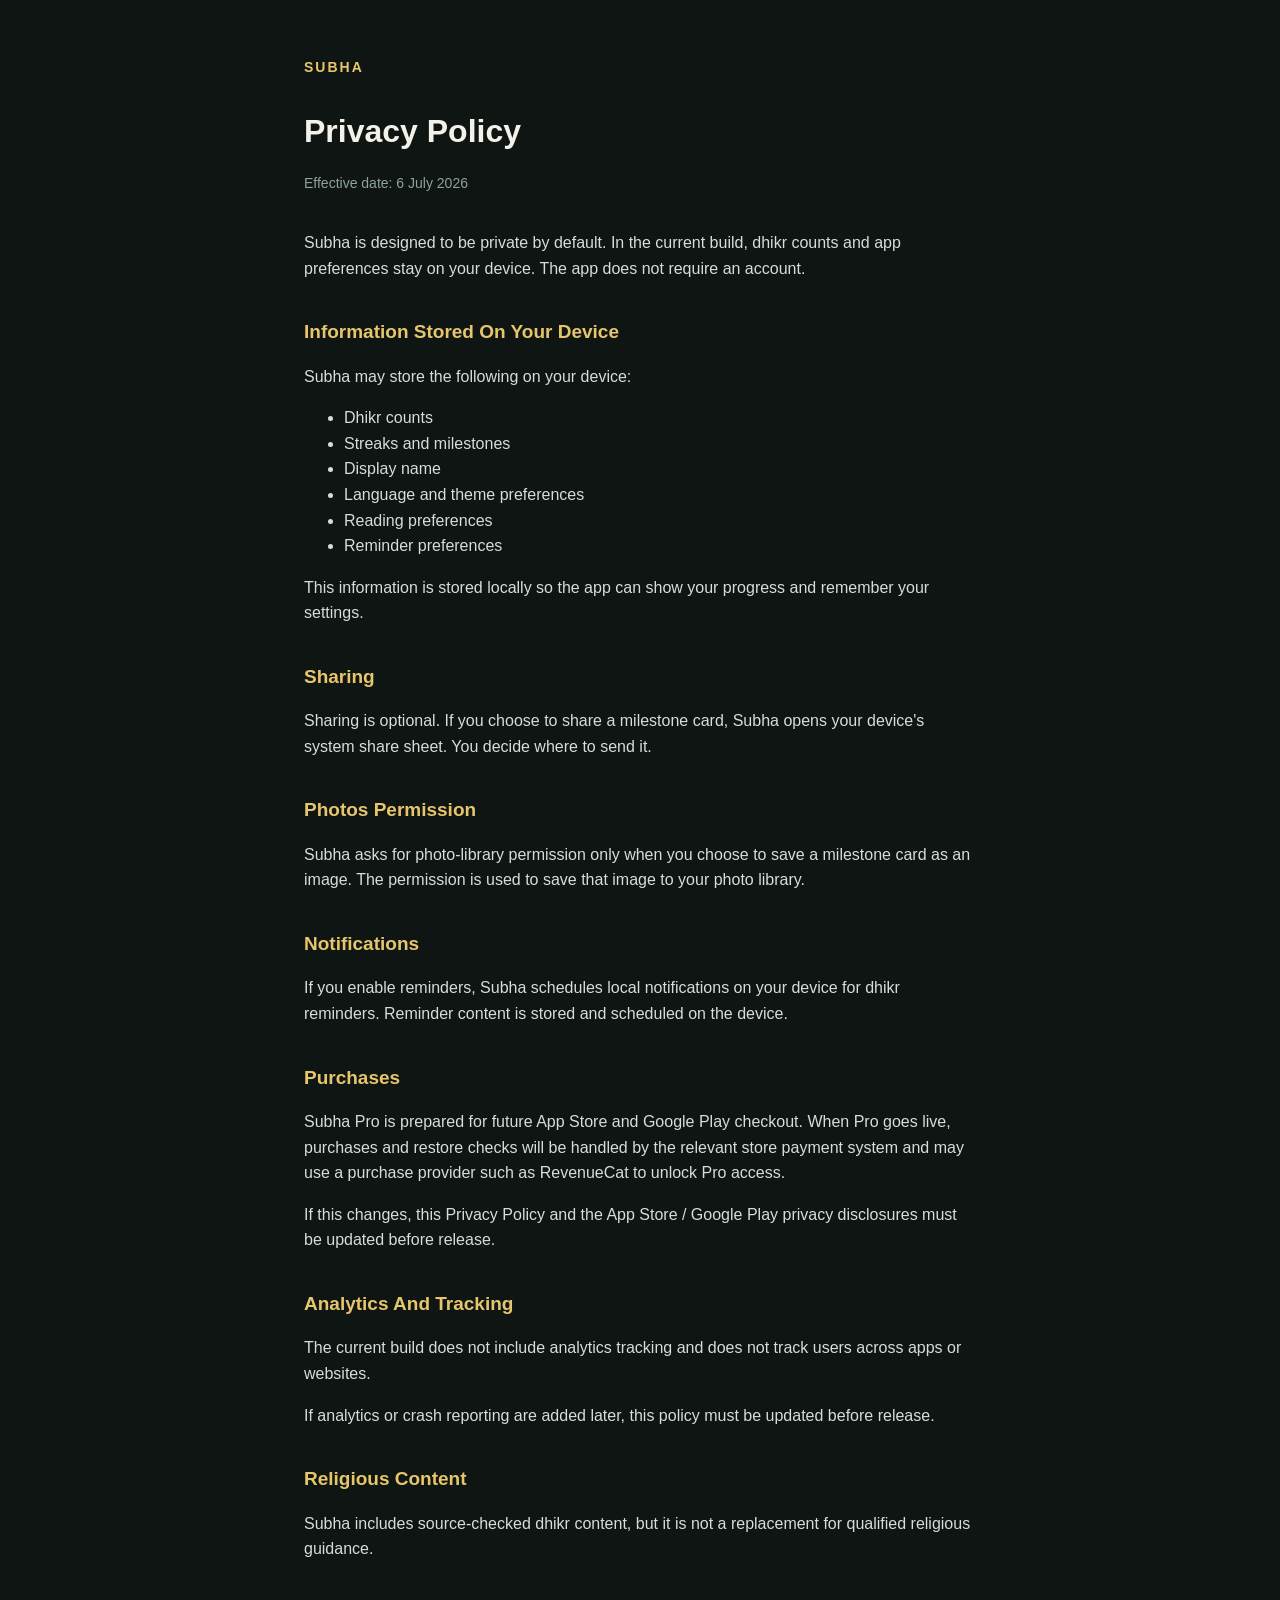
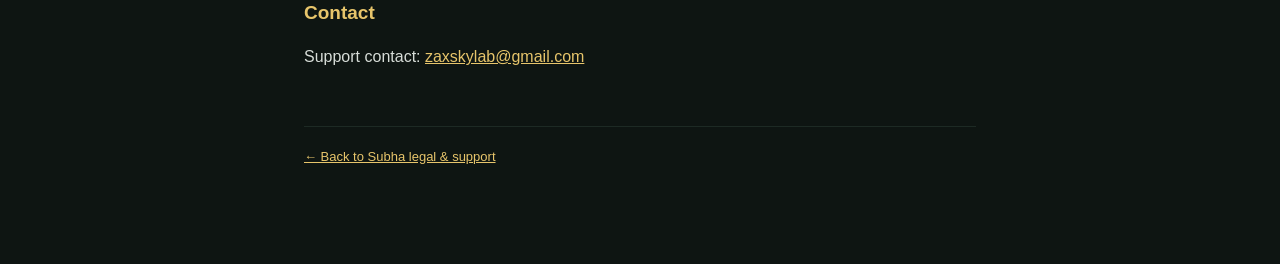
==== privacy.html @ a21d2278 "Add Subha privacy policy, terms, and support pages" ====
<!doctype html>
<html lang="en">
<head>
<meta charset="utf-8" />
<meta name="viewport" content="width=device-width, initial-scale=1" />
<title>Privacy Policy — Subha</title>
<link rel="stylesheet" href="style.css" />
</head>
<body>
  <div class="wrap">
    <a class="brand" href="./">Subha</a>
    <h1>Privacy Policy</h1>
    <p class="meta">Effective date: 6 July 2026</p>

    <p>Subha is designed to be private by default. In the current build, dhikr counts and app preferences stay on your device. The app does not require an account.</p>

    <h2>Information Stored On Your Device</h2>
    <p>Subha may store the following on your device:</p>
    <ul>
      <li>Dhikr counts</li>
      <li>Streaks and milestones</li>
      <li>Display name</li>
      <li>Language and theme preferences</li>
      <li>Reading preferences</li>
      <li>Reminder preferences</li>
    </ul>
    <p>This information is stored locally so the app can show your progress and remember your settings.</p>

    <h2>Sharing</h2>
    <p>Sharing is optional. If you choose to share a milestone card, Subha opens your device's system share sheet. You decide where to send it.</p>

    <h2>Photos Permission</h2>
    <p>Subha asks for photo-library permission only when you choose to save a milestone card as an image. The permission is used to save that image to your photo library.</p>

    <h2>Notifications</h2>
    <p>If you enable reminders, Subha schedules local notifications on your device for dhikr reminders. Reminder content is stored and scheduled on the device.</p>

    <h2>Purchases</h2>
    <p>Subha Pro is prepared for future App Store and Google Play checkout. When Pro goes live, purchases and restore checks will be handled by the relevant store payment system and may use a purchase provider such as RevenueCat to unlock Pro access.</p>
    <p>If this changes, this Privacy Policy and the App Store / Google Play privacy disclosures must be updated before release.</p>

    <h2>Analytics And Tracking</h2>
    <p>The current build does not include analytics tracking and does not track users across apps or websites.</p>
    <p>If analytics or crash reporting are added later, this policy must be updated before release.</p>

    <h2>Religious Content</h2>
    <p>Subha includes source-checked dhikr content, but it is not a replacement for qualified religious guidance.</p>

    <h2>Contact</h2>
    <p>Support contact: <a href="mailto:zaxskylab@gmail.com">zaxskylab@gmail.com</a></p>

    <footer><a href="./">&larr; Back to Subha legal &amp; support</a></footer>
  </div>
</body>
</html>
---- style.css ----
:root {
  --bg: #0e1512;
  --surface: #16201b;
  --border: #1d2a24;
  --text: #f4f1e9;
  --muted: #8fa39a;
  --gold: #c9a14a;
  --gold-bright: #e7c56b;
}

* { box-sizing: border-box; }

body {
  margin: 0;
  background: var(--bg);
  color: var(--text);
  font-family: -apple-system, BlinkMacSystemFont, "Segoe UI", Roboto, Inter, sans-serif;
  line-height: 1.6;
}

.wrap {
  max-width: 720px;
  margin: 0 auto;
  padding: 56px 24px 96px;
}

.brand {
  display: flex;
  align-items: center;
  gap: 10px;
  text-decoration: none;
  color: var(--gold-bright);
  font-weight: 700;
  letter-spacing: 2px;
  font-size: 14px;
  text-transform: uppercase;
}

h1 {
  font-size: 32px;
  margin: 28px 0 4px;
}

.meta {
  color: var(--muted);
  font-size: 14px;
  margin-bottom: 36px;
}

h2 {
  font-size: 19px;
  color: var(--gold-bright);
  margin: 36px 0 10px;
}

p, li {
  color: #d7ddd8;
  font-size: 16px;
}

a { color: var(--gold-bright); }

.card {
  background: var(--surface);
  border: 1px solid var(--border);
  border-radius: 16px;
  padding: 20px 22px;
  margin: 10px 0;
  text-decoration: none;
  display: block;
  color: var(--text);
}

.card b { color: var(--gold-bright); }

footer {
  margin-top: 56px;
  color: var(--muted);
  font-size: 13px;
  border-top: 1px solid var(--border);
  padding-top: 20px;
}
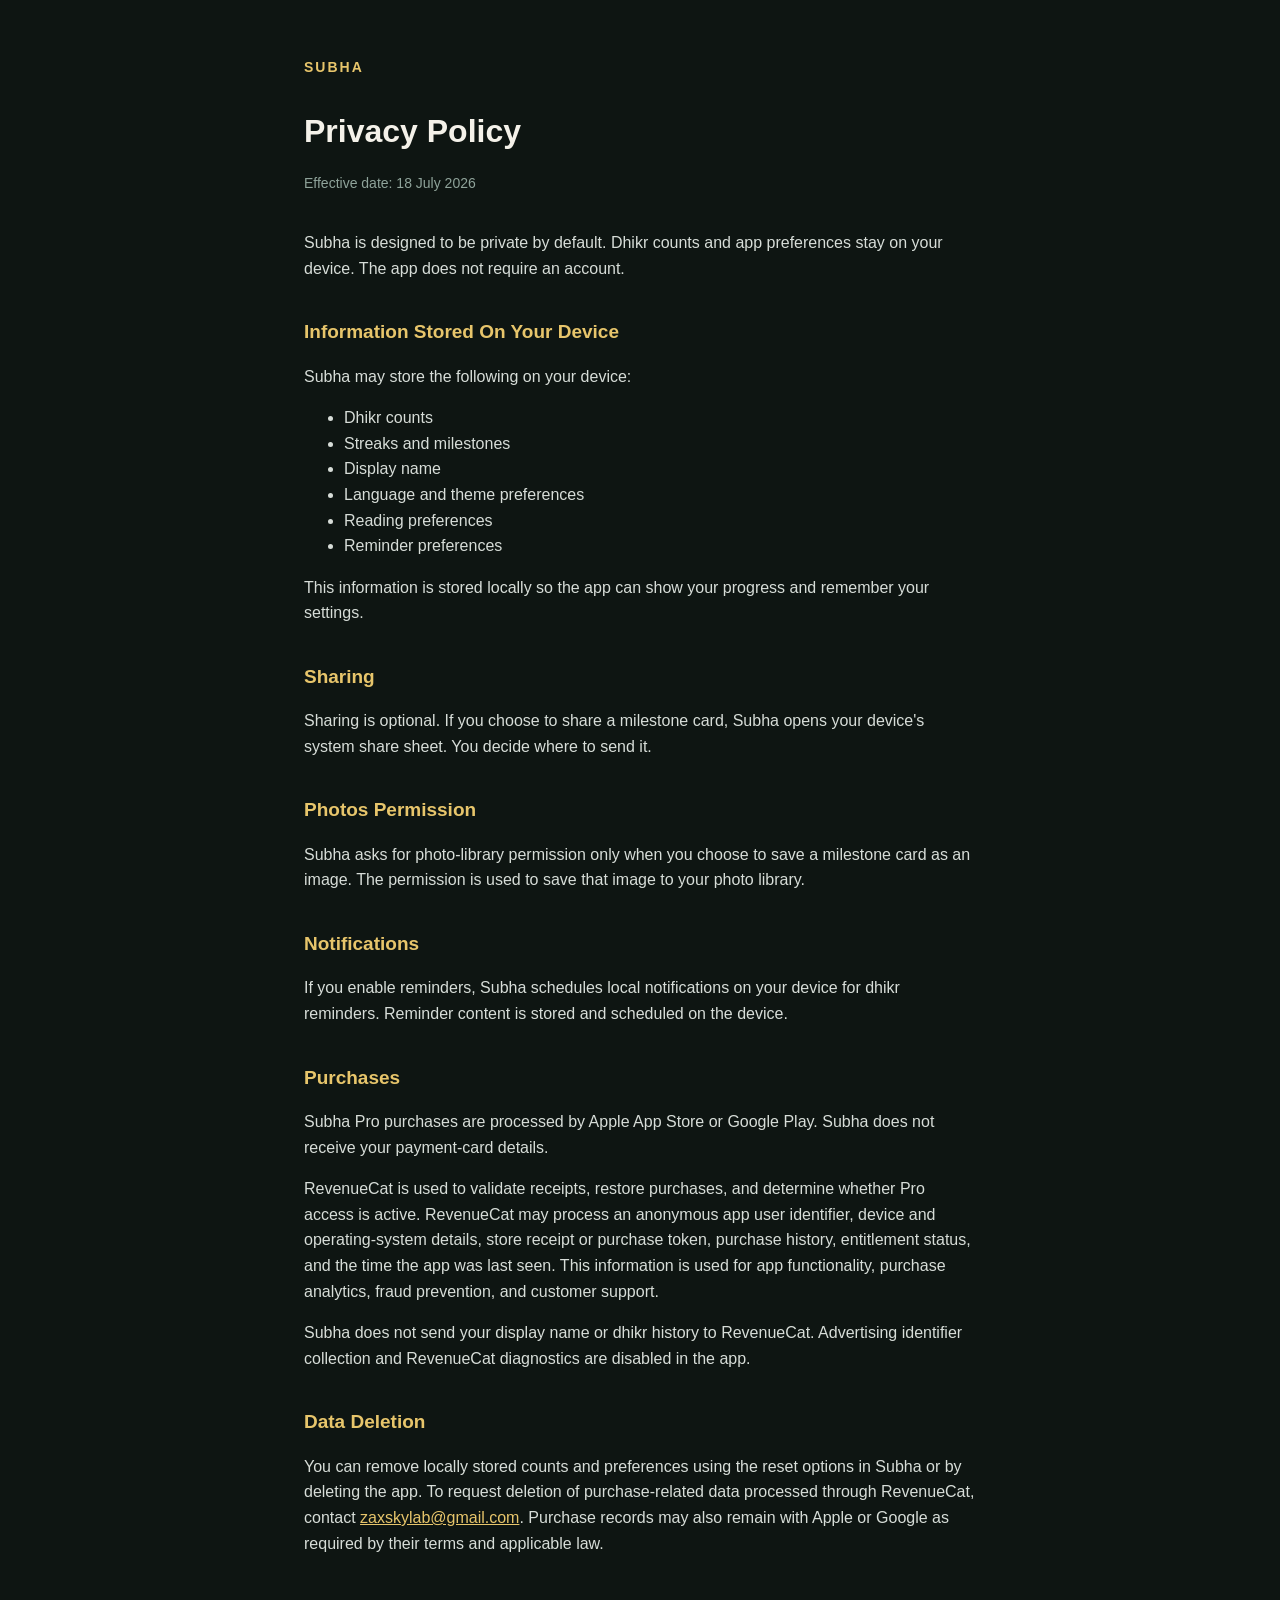
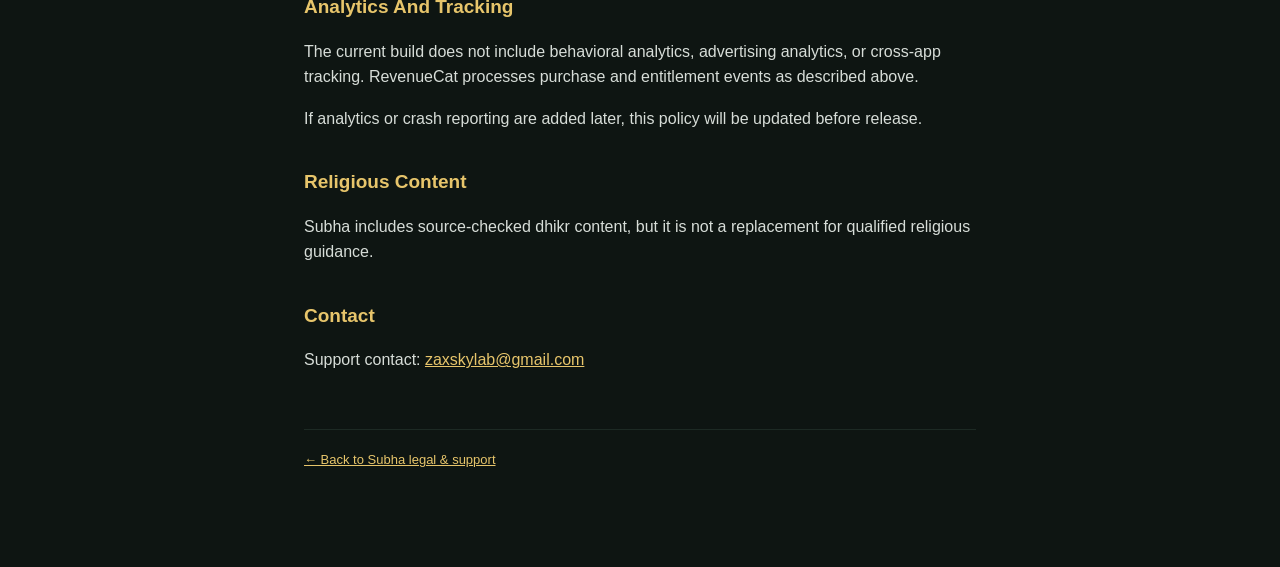
==== commit 348e2f46: "Update privacy.html" ====
--- a/privacy.html
+++ b/privacy.html
@@ -3,16 +3,16 @@
 <head>
 <meta charset="utf-8" />
 <meta name="viewport" content="width=device-width, initial-scale=1" />
-<title>Privacy Policy — Subha</title>
+<title>Privacy Policy - Subha</title>
 <link rel="stylesheet" href="style.css" />
 </head>
 <body>
   <div class="wrap">
     <a class="brand" href="./">Subha</a>
     <h1>Privacy Policy</h1>
-    <p class="meta">Effective date: 6 July 2026</p>
+    <p class="meta">Effective date: 18 July 2026</p>
 
-    <p>Subha is designed to be private by default. In the current build, dhikr counts and app preferences stay on your device. The app does not require an account.</p>
+    <p>Subha is designed to be private by default. Dhikr counts and app preferences stay on your device. The app does not require an account.</p>
 
     <h2>Information Stored On Your Device</h2>
     <p>Subha may store the following on your device:</p>
@@ -36,12 +36,16 @@
     <p>If you enable reminders, Subha schedules local notifications on your device for dhikr reminders. Reminder content is stored and scheduled on the device.</p>
 
     <h2>Purchases</h2>
-    <p>Subha Pro is prepared for future App Store and Google Play checkout. When Pro goes live, purchases and restore checks will be handled by the relevant store payment system and may use a purchase provider such as RevenueCat to unlock Pro access.</p>
-    <p>If this changes, this Privacy Policy and the App Store / Google Play privacy disclosures must be updated before release.</p>
+    <p>Subha Pro purchases are processed by Apple App Store or Google Play. Subha does not receive your payment-card details.</p>
+    <p>RevenueCat is used to validate receipts, restore purchases, and determine whether Pro access is active. RevenueCat may process an anonymous app user identifier, device and operating-system details, store receipt or purchase token, purchase history, entitlement status, and the time the app was last seen. This information is used for app functionality, purchase analytics, fraud prevention, and customer support.</p>
+    <p>Subha does not send your display name or dhikr history to RevenueCat. Advertising identifier collection and RevenueCat diagnostics are disabled in the app.</p>
+
+    <h2>Data Deletion</h2>
+    <p>You can remove locally stored counts and preferences using the reset options in Subha or by deleting the app. To request deletion of purchase-related data processed through RevenueCat, contact <a href="mailto:zaxskylab@gmail.com">zaxskylab@gmail.com</a>. Purchase records may also remain with Apple or Google as required by their terms and applicable law.</p>
 
     <h2>Analytics And Tracking</h2>
-    <p>The current build does not include analytics tracking and does not track users across apps or websites.</p>
-    <p>If analytics or crash reporting are added later, this policy must be updated before release.</p>
+    <p>The current build does not include behavioral analytics, advertising analytics, or cross-app tracking. RevenueCat processes purchase and entitlement events as described above.</p>
+    <p>If analytics or crash reporting are added later, this policy will be updated before release.</p>
 
     <h2>Religious Content</h2>
     <p>Subha includes source-checked dhikr content, but it is not a replacement for qualified religious guidance.</p>
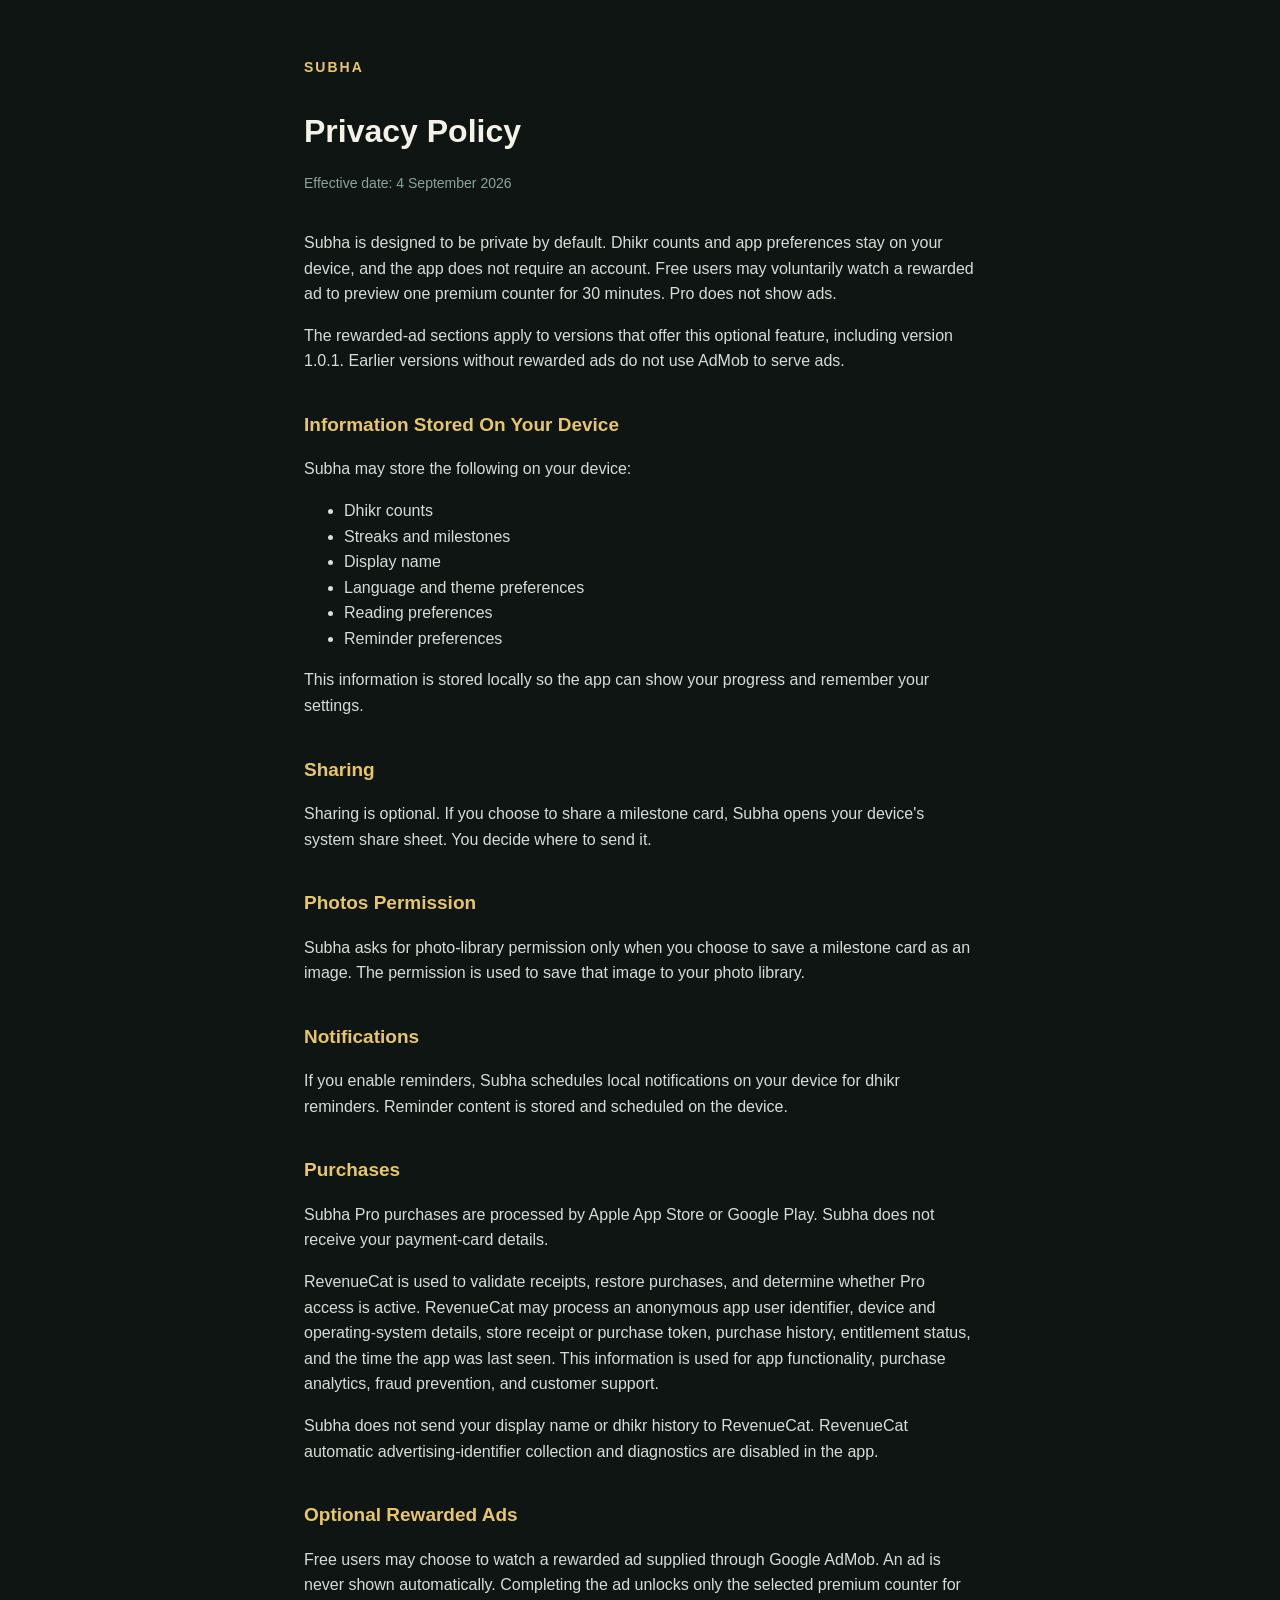
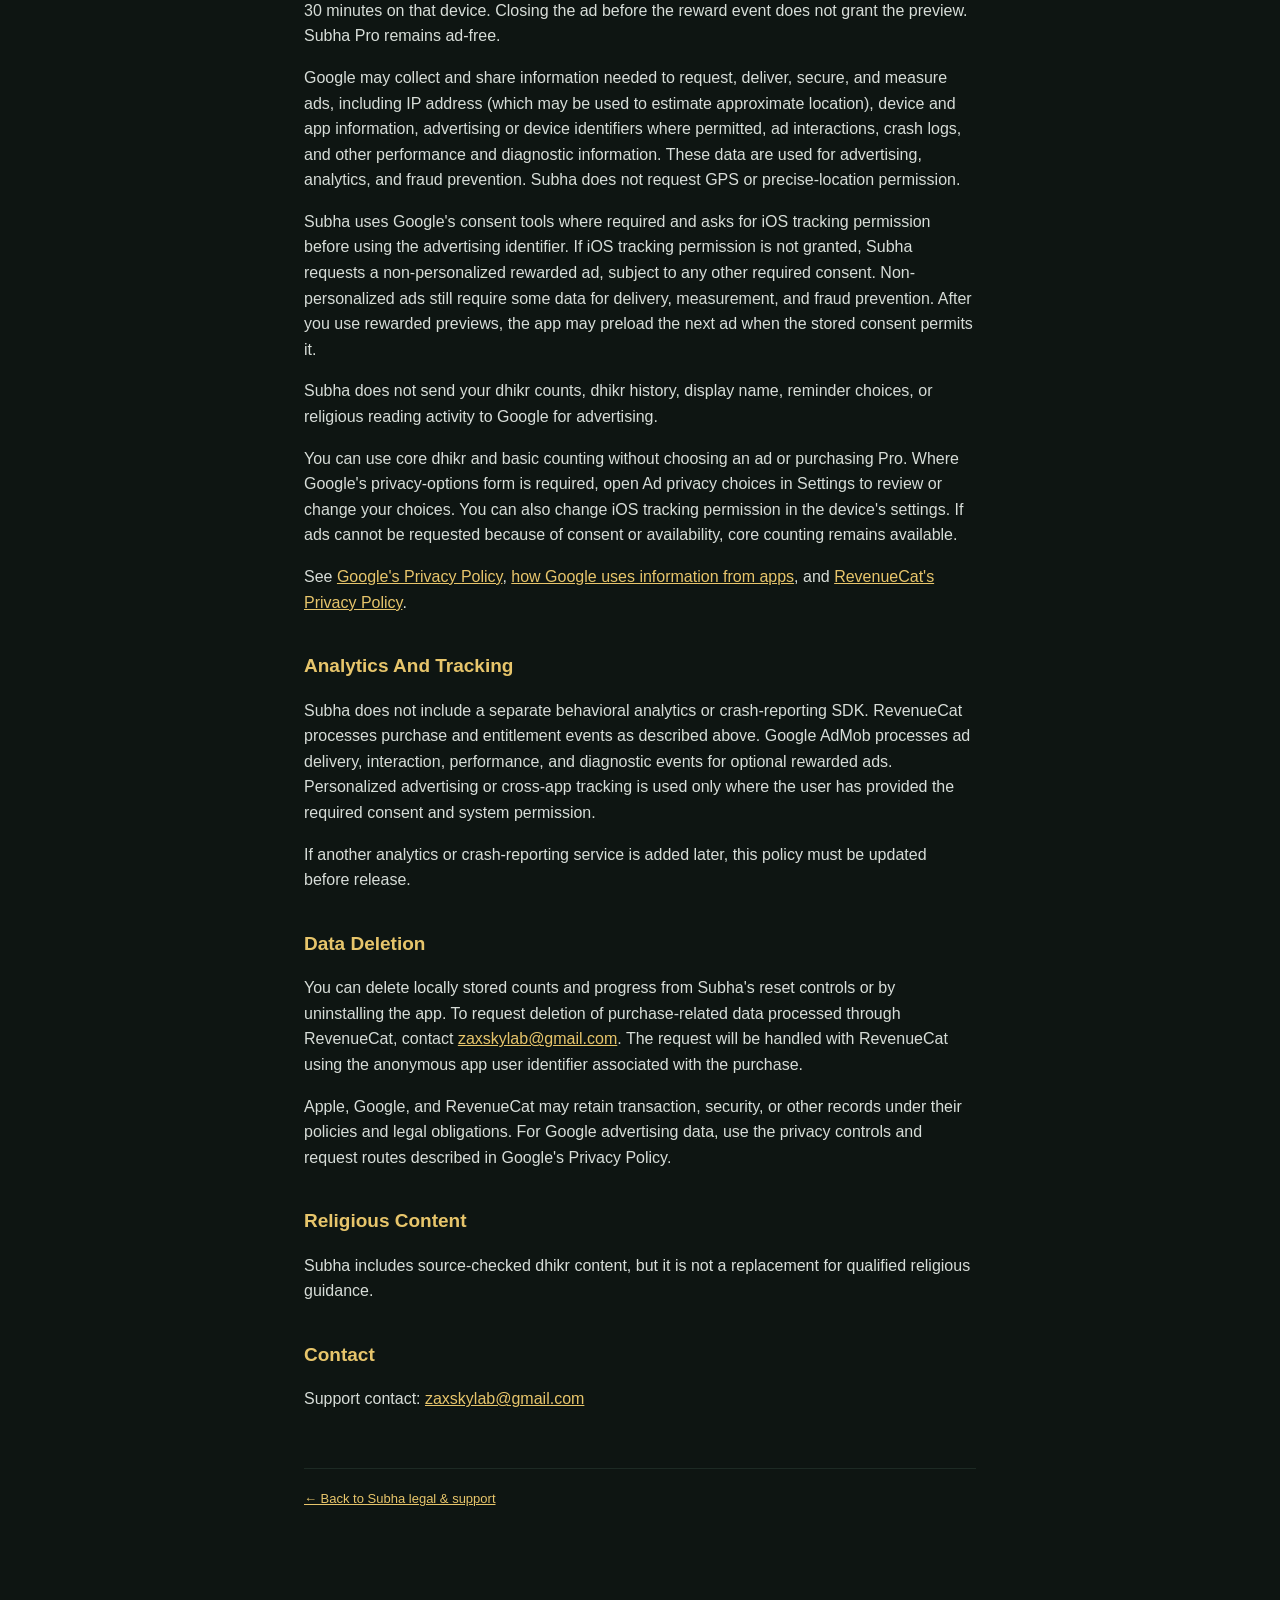
==== commit 33079e1f: "Update Subha privacy policy for optional rewarded ads" ====
--- a/privacy.html
+++ b/privacy.html
@@ -1,18 +1,19 @@
 <!doctype html>
 <html lang="en">
 <head>
-<meta charset="utf-8" />
-<meta name="viewport" content="width=device-width, initial-scale=1" />
-<title>Privacy Policy - Subha</title>
-<link rel="stylesheet" href="style.css" />
+  <meta charset="utf-8" />
+  <meta name="viewport" content="width=device-width, initial-scale=1" />
+  <title>Privacy Policy - Subha</title>
+  <link rel="stylesheet" href="style.css" />
 </head>
 <body>
-  <div class="wrap">
+  <main class="wrap">
     <a class="brand" href="./">Subha</a>
     <h1>Privacy Policy</h1>
-    <p class="meta">Effective date: 18 July 2026</p>
+    <p class="meta">Effective date: 4 September 2026</p>
 
-    <p>Subha is designed to be private by default. Dhikr counts and app preferences stay on your device. The app does not require an account.</p>
+    <p>Subha is designed to be private by default. Dhikr counts and app preferences stay on your device, and the app does not require an account. Free users may voluntarily watch a rewarded ad to preview one premium counter for 30 minutes. Pro does not show ads.</p>
+    <p>The rewarded-ad sections apply to versions that offer this optional feature, including version 1.0.1. Earlier versions without rewarded ads do not use AdMob to serve ads.</p>
 
     <h2>Information Stored On Your Device</h2>
     <p>Subha may store the following on your device:</p>
@@ -38,22 +39,30 @@
     <h2>Purchases</h2>
     <p>Subha Pro purchases are processed by Apple App Store or Google Play. Subha does not receive your payment-card details.</p>
     <p>RevenueCat is used to validate receipts, restore purchases, and determine whether Pro access is active. RevenueCat may process an anonymous app user identifier, device and operating-system details, store receipt or purchase token, purchase history, entitlement status, and the time the app was last seen. This information is used for app functionality, purchase analytics, fraud prevention, and customer support.</p>
-    <p>Subha does not send your display name or dhikr history to RevenueCat. Advertising identifier collection and RevenueCat diagnostics are disabled in the app.</p>
+    <p>Subha does not send your display name or dhikr history to RevenueCat. RevenueCat automatic advertising-identifier collection and diagnostics are disabled in the app.</p>
+
+    <h2>Optional Rewarded Ads</h2>
+    <p>Free users may choose to watch a rewarded ad supplied through Google AdMob. An ad is never shown automatically. Completing the ad unlocks only the selected premium counter for 30 minutes on that device. Closing the ad before the reward event does not grant the preview. Subha Pro remains ad-free.</p>
+    <p>Google may collect and share information needed to request, deliver, secure, and measure ads, including IP address (which may be used to estimate approximate location), device and app information, advertising or device identifiers where permitted, ad interactions, crash logs, and other performance and diagnostic information. These data are used for advertising, analytics, and fraud prevention. Subha does not request GPS or precise-location permission.</p>
+    <p>Subha uses Google's consent tools where required and asks for iOS tracking permission before using the advertising identifier. If iOS tracking permission is not granted, Subha requests a non-personalized rewarded ad, subject to any other required consent. Non-personalized ads still require some data for delivery, measurement, and fraud prevention. After you use rewarded previews, the app may preload the next ad when the stored consent permits it.</p>
+    <p>Subha does not send your dhikr counts, dhikr history, display name, reminder choices, or religious reading activity to Google for advertising.</p>
+    <p>You can use core dhikr and basic counting without choosing an ad or purchasing Pro. Where Google's privacy-options form is required, open Ad privacy choices in Settings to review or change your choices. You can also change iOS tracking permission in the device's settings. If ads cannot be requested because of consent or availability, core counting remains available.</p>
+    <p>See <a href="https://policies.google.com/privacy">Google's Privacy Policy</a>, <a href="https://policies.google.com/technologies/partner-sites">how Google uses information from apps</a>, and <a href="https://www.revenuecat.com/privacy/">RevenueCat's Privacy Policy</a>.</p>
+
+    <h2>Analytics And Tracking</h2>
+    <p>Subha does not include a separate behavioral analytics or crash-reporting SDK. RevenueCat processes purchase and entitlement events as described above. Google AdMob processes ad delivery, interaction, performance, and diagnostic events for optional rewarded ads. Personalized advertising or cross-app tracking is used only where the user has provided the required consent and system permission.</p>
+    <p>If another analytics or crash-reporting service is added later, this policy must be updated before release.</p>
 
     <h2>Data Deletion</h2>
-    <p>You can remove locally stored counts and preferences using the reset options in Subha or by deleting the app. To request deletion of purchase-related data processed through RevenueCat, contact <a href="mailto:zaxskylab@gmail.com">zaxskylab@gmail.com</a>. Purchase records may also remain with Apple or Google as required by their terms and applicable law.</p>
-
-    <h2>Analytics And Tracking</h2>
-    <p>The current build does not include behavioral analytics, advertising analytics, or cross-app tracking. RevenueCat processes purchase and entitlement events as described above.</p>
-    <p>If analytics or crash reporting are added later, this policy will be updated before release.</p>
+    <p>You can delete locally stored counts and progress from Subha's reset controls or by uninstalling the app. To request deletion of purchase-related data processed through RevenueCat, contact <a href="mailto:zaxskylab@gmail.com">zaxskylab@gmail.com</a>. The request will be handled with RevenueCat using the anonymous app user identifier associated with the purchase.</p>
+    <p>Apple, Google, and RevenueCat may retain transaction, security, or other records under their policies and legal obligations. For Google advertising data, use the privacy controls and request routes described in Google's Privacy Policy.</p>
 
     <h2>Religious Content</h2>
     <p>Subha includes source-checked dhikr content, but it is not a replacement for qualified religious guidance.</p>
 
     <h2>Contact</h2>
     <p>Support contact: <a href="mailto:zaxskylab@gmail.com">zaxskylab@gmail.com</a></p>
-
     <footer><a href="./">&larr; Back to Subha legal &amp; support</a></footer>
-  </div>
+  </main>
 </body>
 </html>
